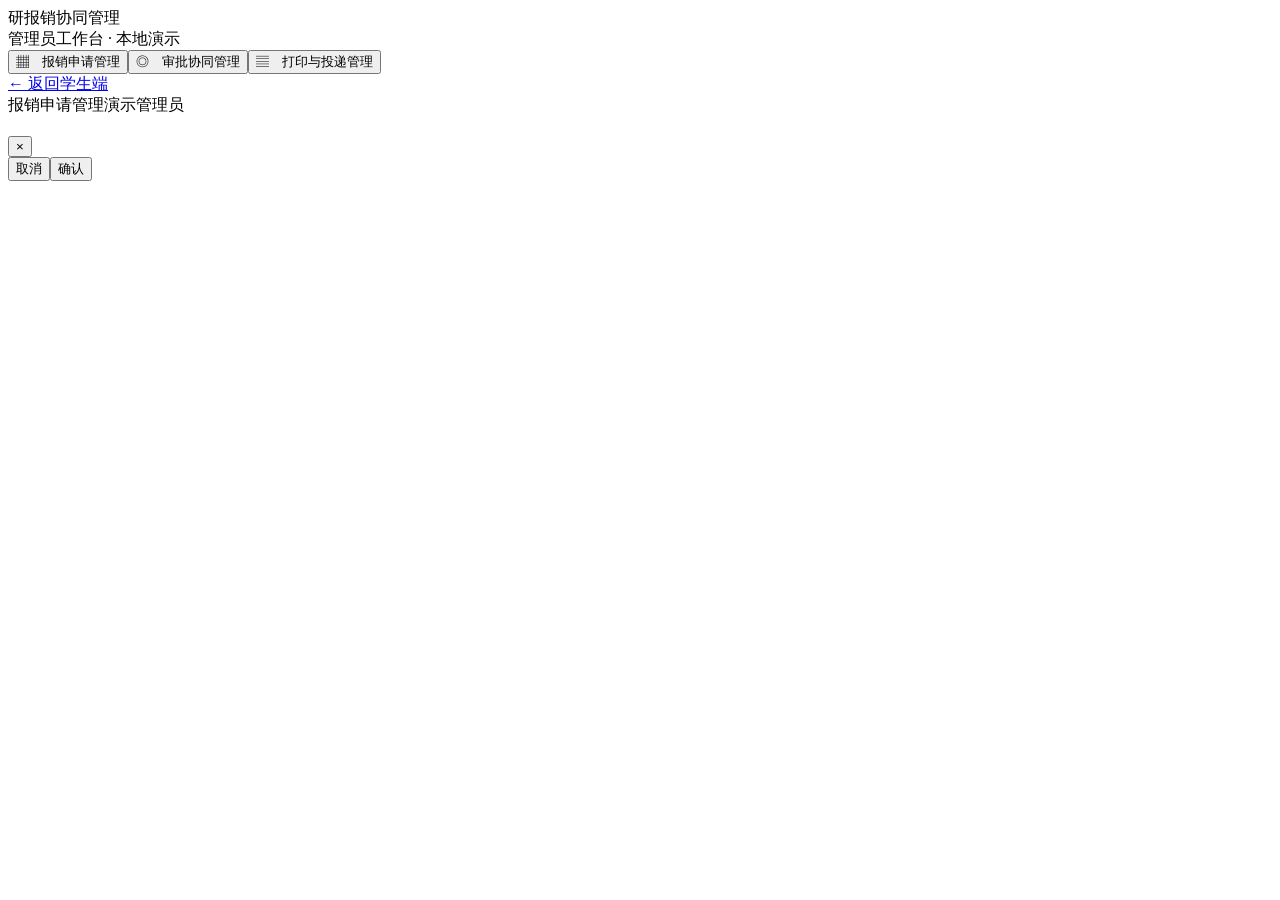
==== admin.html @ b6cf2ee9 "Add admin.html" ====
<!doctype html><html lang="zh-CN"><head><meta charset="UTF-8"><meta name="viewport" content="width=device-width,initial-scale=1"><title>管理员工作台 · 科研课题组报销协同管理系统</title><link rel="stylesheet" href="style.css"><link rel="stylesheet" href="admin.css"></head><body><div class="admin-shell"><aside class="admin-sidebar"><div class="admin-brand"><span class="brand-mark">研</span><span>报销协同管理</span></div><div class="sidebar-caption">管理员工作台 · 本地演示</div><nav class="admin-nav"><button type="button" data-page="applications" class="active">▦　报销申请管理</button><button type="button" data-page="coordination">◎　审批协同管理</button><button type="button" data-page="batches">▤　打印与投递管理</button></nav><a class="sidebar-student" href="index.html">← 返回学生端</a></aside><div class="admin-main"><header class="admin-topbar"><span id="adminTopTitle">报销申请管理</span><span>演示管理员</span></header><main class="admin-content" id="adminContent"></main></div></div><div class="admin-modal-backdrop hidden" id="adminModal"><div class="admin-modal" role="dialog" aria-modal="true"><div class="admin-modal-head"><h2 id="modalTitle"></h2><button type="button" id="modalClose" aria-label="关闭">×</button></div><div id="modalBody"></div><div class="admin-modal-actions"><button type="button" class="button secondary" id="modalCancel">取消</button><button type="button" class="button primary" id="modalConfirm">确认</button></div></div></div><div id="adminToast" class="toast hidden" role="status"></div><script src="official-rules.js"></script><script src="admin.js"></script></body></html>
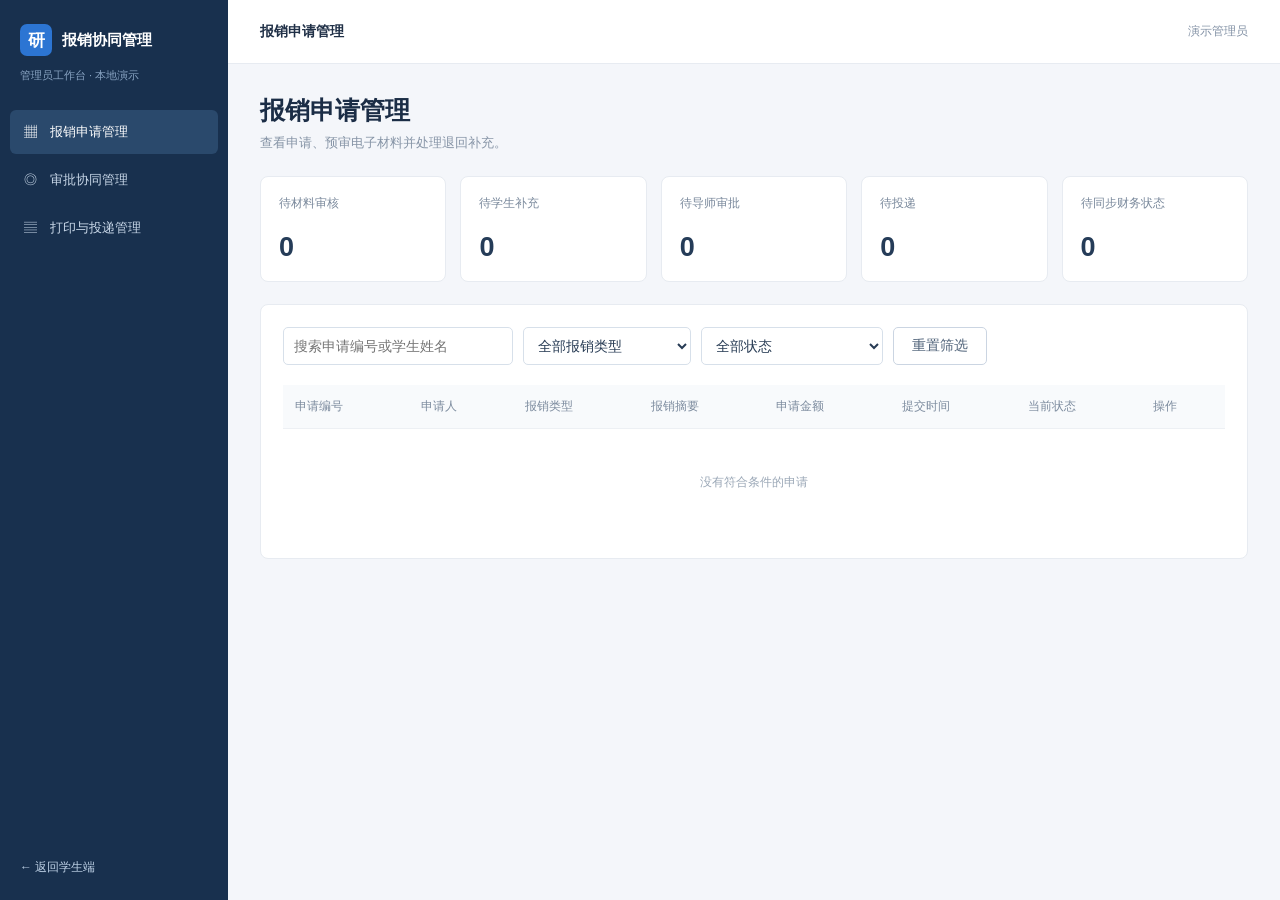
==== commit 8833d601: "Polish admin.html UI and feedback" ====
--- a/admin.html
+++ b/admin.html
@@ -1,2 +1,2 @@
-<!doctype html><html lang="zh-CN"><head><meta charset="UTF-8"><meta name="viewport" content="width=device-width,initial-scale=1"><title>管理员工作台 · 科研课题组报销协同管理系统</title><link rel="stylesheet" href="style.css"><link rel="stylesheet" href="admin.css"></head><body><div class="admin-shell"><aside class="admin-sidebar"><div class="admin-brand"><span class="brand-mark">研</span><span>报销协同管理</span></div><div class="sidebar-caption">管理员工作台 · 本地演示</div><nav class="admin-nav"><button type="button" data-page="applications" class="active">▦　报销申请管理</button><button type="button" data-page="coordination">◎　审批协同管理</button><button type="button" data-page="batches">▤　打印与投递管理</button></nav><a class="sidebar-student" href="index.html">← 返回学生端</a></aside><div class="admin-main"><header class="admin-topbar"><span id="adminTopTitle">报销申请管理</span><span>演示管理员</span></header><main class="admin-content" id="adminContent"></main></div></div><div class="admin-modal-backdrop hidden" id="adminModal"><div class="admin-modal" role="dialog" aria-modal="true"><div class="admin-modal-head"><h2 id="modalTitle"></h2><button type="button" id="modalClose" aria-label="关闭">×</button></div><div id="modalBody"></div><div class="admin-modal-actions"><button type="button" class="button secondary" id="modalCancel">取消</button><button type="button" class="button primary" id="modalConfirm">确认</button></div></div></div><div id="adminToast" class="toast hidden" role="status"></div><script src="official-rules.js"></script><script src="admin.js"></script></body></html>
+<!doctype html><html lang="zh-CN"><head><meta charset="UTF-8"><meta name="viewport" content="width=device-width,initial-scale=1"><title>管理员工作台 · 科研课题组报销协同管理系统</title><link rel="stylesheet" href="style.css"><link rel="stylesheet" href="admin.css"><link rel="stylesheet" href="ui-polish.css"></head><body><div class="admin-shell"><aside class="admin-sidebar"><div class="admin-brand"><span class="brand-mark">研</span><span>报销协同管理</span></div><div class="sidebar-caption">管理员工作台 · 本地演示</div><nav class="admin-nav"><button type="button" data-page="applications" class="active">▦　报销申请管理</button><button type="button" data-page="coordination">◎　审批协同管理</button><button type="button" data-page="batches">▤　打印与投递管理</button></nav><a class="sidebar-student" href="index.html">← 返回学生端</a></aside><div class="admin-main"><header class="admin-topbar"><span id="adminTopTitle">报销申请管理</span><span>演示管理员</span></header><main class="admin-content" id="adminContent"></main></div></div><div class="admin-modal-backdrop hidden" id="adminModal"><div class="admin-modal" role="dialog" aria-modal="true"><div class="admin-modal-head"><h2 id="modalTitle"></h2><button type="button" id="modalClose" aria-label="关闭">×</button></div><div id="modalBody"></div><div class="admin-modal-actions"><button type="button" class="button secondary" id="modalCancel">取消</button><button type="button" class="button primary" id="modalConfirm">确认</button></div></div></div><div id="adminToast" class="toast hidden" role="status"></div><script src="official-rules.js"></script><script src="admin.js"></script></body></html>
 
--- a/style.css
+++ b/style.css
@@ -0,0 +1,7 @@
+:root{font-family:Inter,"Microsoft YaHei","PingFang SC",sans-serif;color:#203047;background:#f4f6fa;font-size:14px}*{box-sizing:border-box}body{margin:0}button,input,select{font:inherit}button{cursor:pointer}.app-shell{min-height:100vh}.topbar{height:64px;background:#fff;border-bottom:1px solid #e7ebf1;display:flex;align-items:center;justify-content:space-between;padding:0 max(32px,calc((100vw - 1344px)/2))}.brand{display:flex;align-items:center;gap:12px;font-size:16px;font-weight:650;color:#152d4e}.brand-mark{display:grid;place-items:center;width:32px;height:32px;border-radius:7px;background:#1764cc;color:white;font-size:17px}.topbar-tag,.demo-badge{color:#728096;font-size:12px}.page{max-width:1344px;margin:0 auto;padding:27px 32px 64px}.breadcrumb{display:flex;gap:10px;align-items:center;color:#8a96a7;font-size:13px}.breadcrumb button{border:0;background:none;color:#66758a;padding:0}.breadcrumb button:hover,.text-button:hover{color:#1255b1}.page-heading{display:flex;justify-content:space-between;align-items:start;margin:24px 0 28px}.page-heading h1{font-size:27px;letter-spacing:-.02em;margin:0 0 8px;font-weight:650;color:#18283f}.page-heading p{margin:0;color:#7b8798}.demo-badge{background:#eaf1fa;color:#557399;padding:7px 10px;border-radius:4px}.steps{display:flex;align-items:center;padding:0 30px 28px;max-width:860px}.step{display:flex;align-items:center;gap:10px;white-space:nowrap;color:#9aa6b5}.step-no{width:26px;height:26px;border-radius:50%;border:1px solid #cbd4df;display:grid;place-items:center;font-size:12px}.step.done{color:#1764cc}.step.done .step-no{background:#e8f1ff;border-color:#e8f1ff}.step.active{font-weight:600;color:#1c5eba}.step.active .step-no{background:#1764cc;color:#fff;border-color:#1764cc}.step-line{height:1px;background:#d8e0e9;flex:1;margin:0 20px;min-width:35px}.content-grid{display:grid;grid-template-columns:minmax(0,1fr) 300px;gap:24px;align-items:start}.main-column,.side-column{display:flex;flex-direction:column;gap:20px}.card{background:#fff;border:1px solid #e7ebf1;border-radius:8px;padding:24px}.section-heading{display:flex;justify-content:space-between;align-items:center;margin-bottom:23px}.section-heading>div{display:flex;align-items:center;gap:10px}.section-index{font-size:12px;color:#1764cc;font-weight:700}.card h2{font-size:16px;font-weight:650;margin:0;color:#1e2f46}.text-button{border:0;background:none;color:#1764cc;padding:4px 0;font-weight:550}.text-button span{font-size:19px;vertical-align:-1px}.selected-type{display:flex;align-items:center;gap:14px;background:#f6f9fd;border:1px solid #e5edf8;border-radius:6px;padding:16px}.type-icon{width:38px;height:38px;border-radius:7px;display:grid;place-items:center;background:#e8f1ff;color:#1764cc;font-size:21px}.selected-type strong{font-size:14px}.selected-type p{margin:5px 0 0;color:#8592a3;font-size:12px}.form-grid{display:grid;grid-template-columns:1fr 1fr;gap:20px 22px}.field{display:flex;flex-direction:column;gap:8px;min-width:0}.field.full{grid-column:1/-1}.field>span{font-size:13px;color:#47566a;font-weight:550}.field b{color:#d74747;font-weight:500}.field input,.field select,.money-input{height:38px;width:100%;border:1px solid #d9e0e9;border-radius:5px;background:#fff;color:#21334b;outline:none}.field input,.field select{padding:0 11px}.field input:focus,.field select:focus,.money-input:focus-within{border-color:#397bd4;box-shadow:0 0 0 3px #eaf2ff}.field input::placeholder{color:#a8b2bf}.money-input{display:flex;align-items:center;padding-left:12px;color:#64768c}.money-input input{border:0;height:34px;box-shadow:none!important}.error{color:#d44747;font-size:12px;min-height:0}.error:empty{display:none}.section-note{color:#8a96a6;font-size:12px}.material-legend{display:flex;gap:18px;color:#718096;font-size:12px;margin:-8px 0 18px}.material-legend span{display:flex;align-items:center;gap:6px}.dot{width:7px;height:7px;border-radius:50%;display:inline-block}.required-dot{background:#ec6b66}.conditional-dot{background:#e6a942}.optional-dot{background:#a8b8c9}.conditions{background:#f8fafc;border:1px solid #e8edf3;border-radius:6px;padding:14px 16px;margin-bottom:16px}.conditions-title{font-size:13px;font-weight:600;color:#42546b;margin-bottom:10px}.condition-list{display:flex;flex-wrap:wrap;gap:10px 22px}.condition{display:flex;align-items:center;gap:7px;color:#56657a;font-size:13px;cursor:pointer}.condition input{accent-color:#1764cc;width:15px;height:15px}.material-list{display:flex;flex-direction:column;gap:12px}.material-item{border:1px solid #e5eaf0;border-radius:6px;padding:16px}.material-top{display:flex;align-items:flex-start;justify-content:space-between;gap:12px;margin-bottom:12px}.material-title{display:flex;align-items:center;gap:8px;font-weight:600}.tag{font-size:11px;padding:2px 6px;border-radius:3px;font-weight:500}.tag.required{color:#c7514c;background:#fff0ef}.tag.conditional{color:#a87120;background:#fff6e7}.tag.optional{color:#647e98;background:#f0f4f8}.material-count{font-size:12px;color:#7c8b9e}.upload-area{border:1px dashed #bfcee0;background:#fafcff;border-radius:5px;text-align:center;padding:17px 12px;color:#75869c}.upload-area.dragging{background:#eaf3ff;border-color:#1764cc}.upload-button{border:0;background:none;color:#1764cc;font-weight:600;padding:0}.upload-area small{display:block;margin-top:5px;color:#9aa6b5}.file-input{display:none}.file-list{display:flex;flex-direction:column;gap:8px;margin-top:12px}.file-row{display:flex;align-items:center;gap:10px;background:#f8fafc;border:1px solid #edf0f4;border-radius:5px;padding:9px 10px}.file-symbol{color:#1764cc;background:#e9f2ff;border-radius:4px;padding:5px 6px;font-size:11px}.file-info{min-width:0;flex:1}.file-info strong{display:block;overflow:hidden;text-overflow:ellipsis;white-space:nowrap;font-size:12px;font-weight:550}.file-info small{color:#8090a2;font-size:11px}.file-actions{display:flex;gap:10px}.file-actions button{border:0;background:none;color:#1764cc;font-size:12px;padding:3px}.file-actions button.delete{color:#8493a5}.file-actions button:hover{text-decoration:underline}.material-error{color:#cf4646;font-size:12px;margin-top:12px}.material-error:empty{display:none}.bottom-actions{display:flex;justify-content:space-between;padding:4px 0}.button{height:38px;border-radius:5px;padding:0 18px;font-weight:550}.button.secondary{border:1px solid #cbd5e2;background:#fff;color:#4e6178}.button.secondary:hover{border-color:#1764cc;color:#1764cc}.button.primary{border:1px solid #1764cc;background:#1764cc;color:#fff}.button.primary:hover{background:#0f54b5}.side-column{position:sticky;top:20px}.summary-card h2,.notice-card h2{margin-bottom:24px}.summary-row{display:flex;justify-content:space-between;gap:12px;margin:0 0 16px;font-size:12px}.summary-row span,.summary-label{color:#8190a2}.summary-row strong{font-size:12px;font-weight:550;text-align:right;max-width:155px}.summary-divider{height:1px;background:#edf0f4;margin:20px 0}.summary-label{font-size:12px}.summary-amount{font-size:26px;color:#1764cc;font-weight:700;margin-top:8px;letter-spacing:-.03em}.progress-heading{display:flex;justify-content:space-between;font-size:12px;color:#66778c}.progress-heading strong{color:#1764cc}.progress-track{height:6px;background:#eaf0f6;border-radius:5px;margin-top:12px;overflow:hidden}.progress-track div{height:100%;width:0;background:#1764cc;transition:width .2s}.progress-note{color:#8a98a9;font-size:12px;margin:10px 0 0}.notice-card ul{padding-left:17px;margin:0;color:#718095;font-size:12px;line-height:1.9}.notice-card li+li{margin-top:7px}.modal-backdrop{position:fixed;inset:0;background:#12233d80;display:grid;place-items:center;padding:20px;z-index:10}.hidden{display:none!important}.modal{background:white;border-radius:10px;width:min(100%,480px);padding:24px;box-shadow:0 18px 55px #0c1b3240}.modal-header{display:flex;justify-content:space-between;align-items:center}.modal-header h2,.success-modal h2{font-size:19px;margin:0}.icon-button{border:0;background:none;font-size:25px;color:#718095}.modal-intro{font-size:12px;color:#8190a2;line-height:1.6;margin:12px 0 20px}.type-options{display:flex;flex-direction:column;gap:10px}.type-option{width:100%;text-align:left;border:1px solid #e0e7ef;border-radius:6px;background:white;padding:14px;display:flex;justify-content:space-between;align-items:center}.type-option:hover,.type-option.selected{border-color:#1764cc;background:#f6faff}.type-option strong{font-size:14px}.type-option small{display:block;color:#8b98a8;margin-top:5px}.type-option .check{color:#1764cc}.modal-actions{display:flex;justify-content:flex-end;margin-top:20px}.success-modal{text-align:center}.success-icon{width:52px;height:52px;border-radius:50%;margin:2px auto 18px;background:#e8f6ed;color:#2d9b5a;display:grid;place-items:center;font-size:28px}.success-modal p{color:#718095;font-size:13px;margin:10px 0 22px}.success-detail{background:#f7f9fc;border-radius:6px;padding:18px;text-align:left;margin-bottom:22px}.success-detail>div{display:flex;justify-content:space-between;align-items:center;font-size:13px}.success-detail>div+div{margin-top:15px}.success-detail span{color:#8190a2}.status-pill{color:#b47a22;background:#fff5e3;border-radius:3px;padding:4px 7px;font-size:12px}.success-modal>.button{min-width:120px}.toast{position:fixed;bottom:28px;left:50%;transform:translateX(-50%);background:#263b58;color:white;padding:10px 16px;border-radius:5px;z-index:20;font-size:13px;box-shadow:0 5px 20px #12233d30}@media(max-width:1000px){.content-grid{grid-template-columns:1fr}.side-column{position:static;display:grid;grid-template-columns:1fr 1fr}}@media(max-width:650px){.topbar{padding:0 16px}.topbar-tag{display:none}.page{padding:20px 16px 40px}.page-heading{margin:20px 0}.page-heading h1{font-size:23px}.steps{padding:0 0 22px}.step{font-size:11px}.step-line{margin:0 7px;min-width:10px}.card{padding:18px}.form-grid,.side-column{grid-template-columns:1fr}.field.full{grid-column:auto}.section-heading{align-items:flex-start}.section-note{max-width:145px;text-align:right;line-height:1.5}.bottom-actions{gap:12px}.bottom-actions .button{flex:1;padding:0 8px}}
+:root{--paper-note:#f4f8fd}.paper-note{background:var(--paper-note);border:1px solid #dce8f5;border-radius:6px;padding:13px 16px;color:#60738b;font-size:12px;line-height:1.7}
+.type-modal{width:min(100%,850px);max-height:calc(100vh - 40px);overflow:auto}.type-group h3{font-size:14px;margin:18px 0 10px;color:#263a55}.type-grid{display:grid;grid-template-columns:1fr 1fr;gap:10px}.type-options{display:block}.type-option{min-height:61px}.rule-warning{font-size:12px;line-height:1.7;color:#8b5c18}.type-option:disabled,.button:disabled{opacity:.6;cursor:not-allowed}@media(max-width:650px){.type-grid{grid-template-columns:1fr}}
+.rule-warning+.condition-list{margin-top:12px}.material-note{margin:-4px 0 12px;color:#78899b;font-size:12px;line-height:1.5}
+.topbar-links{display:flex;align-items:center;gap:18px}.topbar-links a{color:#1764cc;text-decoration:none;font-size:12px}.topbar-links a:hover{text-decoration:underline}
+.list-card{padding:0}.list-toolbar{display:flex;justify-content:space-between;align-items:center;padding:22px 24px;border-bottom:1px solid #edf0f4}.list-toolbar h2{margin:0}.record-count{display:inline-grid;place-items:center;min-width:22px;height:22px;padding:0 5px;background:#eef3f9;color:#5e7592;border-radius:11px;font-size:11px;margin-left:5px}.list-toolbar label{display:flex;align-items:center;gap:10px;color:#728096;font-size:12px}.list-toolbar select{height:34px;border:1px solid #d9e0e9;border-radius:5px;background:#fff;padding:0 10px;color:#354b66}.table-scroll{overflow-x:auto}.records-table{width:100%;border-collapse:collapse;min-width:780px;text-align:left}.records-table th{background:#f8fafc;color:#718095;font-weight:550;font-size:12px;padding:14px 24px}.records-table td{padding:18px 24px;border-top:1px solid #edf0f4;color:#44556b;font-size:13px}.records-table td strong{color:#253d5a}.records-table tbody tr:hover{background:#fafcff}.records-table .empty-row{text-align:center;color:#9aa6b5;padding:55px}.demo-line{display:block;font-size:11px;color:#94a1af;margin-top:5px}.status-badge{display:inline-block;border-radius:4px;padding:5px 8px;font-size:12px;font-weight:550;white-space:nowrap}.status-returned{color:#bd6a24;background:#fff3e6}.status-review{color:#2365b3;background:#eaf3ff}.status-neutral{color:#60748c;background:#eff3f8}.select-card{padding:26px 30px}.select-group+.select-group{margin-top:26px}.select-group h2{margin-bottom:14px}.select-card .type-option{padding:15px 16px}.type-arrow{font-size:22px;color:#9caabb}.select-card .type-option:hover .type-arrow{color:#1764cc}.detail-card h2{margin-bottom:22px}.detail-grid{display:grid;grid-template-columns:repeat(2,minmax(0,1fr));gap:24px 18px}.detail-grid>div{display:flex;flex-direction:column;gap:8px;min-width:0}.detail-grid .full{grid-column:1/-1}.detail-grid span{font-size:12px;color:#8694a6}.detail-grid strong{font-size:13px;font-weight:550;overflow-wrap:anywhere}.detail-files{display:flex;flex-direction:column;gap:8px}.muted{font-size:13px;color:#8c9aaa}.review-card{border-color:#f1d8bc;background:#fffdfa}.review-card p{color:#664b34;line-height:1.7;margin:0 0 12px}.review-card small{color:#a58972}.review-actions{margin-top:20px}.timeline{padding:0 0 0 16px;margin:0;list-style:none;border-left:1px solid #dce5ef}.timeline li{position:relative;padding:0 0 25px 13px}.timeline li:last-child{padding-bottom:0}.timeline-dot{position:absolute;left:-21px;top:2px;width:9px;height:9px;border-radius:50%;background:#1764cc;border:2px solid white;box-shadow:0 0 0 1px #1764cc}.timeline strong{font-size:13px}.timeline p{font-size:12px;color:#73849a;margin:5px 0}.timeline small{font-size:11px;color:#a0adbc}.timeline-note{font-size:11px;color:#93a1b0;line-height:1.6;margin:22px 0 0}.supplement-banner{background:#fff7ec;border:1px solid #f1d8bc;border-radius:7px;padding:15px 18px;margin-bottom:20px;color:#785937}.supplement-banner strong{font-size:13px}.supplement-banner p{margin:7px 0;line-height:1.6}.supplement-banner small{color:#a17c53}.locked-material{opacity:.65}.locked-material .upload-area{background:#f4f5f7}.locked-material button:disabled{cursor:not-allowed}@media(max-width:650px){.list-toolbar{align-items:flex-start;gap:14px;flex-direction:column}.select-card{padding:18px}.detail-grid{grid-template-columns:1fr}.detail-grid .full{grid-column:auto}}
+
--- a/admin.css
+++ b/admin.css
@@ -0,0 +1,2 @@
+.admin-shell{min-height:100vh;display:grid;grid-template-columns:228px minmax(0,1fr)}.admin-sidebar{background:#18304e;color:#d5e3f3;display:flex;flex-direction:column;min-height:100vh}.admin-brand{display:flex;align-items:center;gap:10px;padding:24px 20px 12px;font-weight:650;color:#fff;font-size:15px}.admin-brand .brand-mark{background:#2c75d3}.sidebar-caption{font-size:11px;color:#89a4c3;padding:0 20px 27px}.admin-nav{display:flex;flex-direction:column;gap:4px;padding:0 10px}.admin-nav button{width:100%;border:0;background:transparent;color:#c9d8e9;text-align:left;padding:13px 14px;border-radius:6px;font-size:13px}.admin-nav button:hover,.admin-nav button.active{background:#2a496c;color:#fff}.sidebar-student{color:#bdd0e5;text-decoration:none;margin:auto 20px 24px;font-size:12px}.sidebar-student:hover{color:#fff}.admin-main{min-width:0}.admin-topbar{height:64px;background:#fff;border-bottom:1px solid #e7ebf1;display:flex;align-items:center;justify-content:space-between;padding:0 32px;font-weight:600}.admin-topbar span:last-child{font-size:12px;color:#8190a4;font-weight:400}.admin-content{max-width:1440px;margin:0 auto;padding:30px 32px 70px}.admin-heading{display:flex;justify-content:space-between;align-items:flex-start;margin-bottom:24px}.admin-heading h1{font-size:25px;margin:0 0 7px;color:#1b2d46}.admin-heading p{margin:0;color:#8694a6;font-size:13px}.stat-grid{display:grid;grid-template-columns:repeat(5,1fr);gap:14px;margin-bottom:22px}.stat-card{background:#fff;border:1px solid #e7ebf1;border-radius:8px;padding:18px}.stat-card span{display:block;color:#7a899c;font-size:12px;min-height:32px}.stat-card strong{display:block;font-size:27px;color:#253c58;margin-top:5px}.admin-card{background:#fff;border:1px solid #e7ebf1;border-radius:8px;padding:22px;margin-bottom:20px}.admin-card h2{font-size:16px;margin:0 0 18px}.filter-row{display:flex;flex-wrap:wrap;gap:10px;align-items:center;margin-bottom:20px}.admin-input,.admin-select,.admin-textarea{height:38px;border:1px solid #d7e0ea;border-radius:5px;padding:0 10px;background:#fff;color:#273b54;outline:none}.admin-input:focus,.admin-select:focus,.admin-textarea:focus{border-color:#397bd4}.admin-textarea{height:96px;padding:10px;resize:vertical}.filter-row .admin-input{width:230px}.filter-row .admin-select{min-width:160px}.admin-table-wrap{overflow-x:auto}.admin-table{width:100%;border-collapse:collapse;min-width:850px;text-align:left}.admin-table th{font-size:12px;font-weight:550;color:#7c8b9e;background:#f8fafc;padding:13px 12px}.admin-table td{border-top:1px solid #edf0f4;padding:14px 12px;font-size:12px;color:#40536d;vertical-align:middle}.admin-table td strong{color:#263a55}.admin-table td .summary-cell{max-width:150px;white-space:nowrap;overflow:hidden;text-overflow:ellipsis}.admin-table .empty{text-align:center;padding:45px;color:#9aa7b6}.admin-actions{display:flex;flex-wrap:wrap;gap:8px}.admin-actions button,.link-button{border:0;background:none;color:#1764cc;cursor:pointer;padding:3px;font-size:12px}.admin-actions button:hover,.link-button:hover{text-decoration:underline}.admin-detail-grid{display:grid;grid-template-columns:minmax(0,1fr) 300px;gap:20px}.info-grid{display:grid;grid-template-columns:repeat(2,1fr);gap:18px}.info-grid div{display:flex;flex-direction:column;gap:6px}.info-grid span{font-size:12px;color:#8594a6}.info-grid strong{font-size:13px;font-weight:550;overflow-wrap:anywhere}.info-grid .wide{grid-column:1/-1}.admin-files{display:flex;flex-direction:column;gap:9px}.admin-file-row{display:flex;align-items:center;gap:12px;border:1px solid #e8edf3;background:#fafcff;border-radius:5px;padding:11px}.admin-file-row .file-info{flex:1;min-width:0}.material-status{color:#348354;font-size:11px}.admin-timeline{border-left:1px solid #d9e3ee;list-style:none;margin:0 0 0 7px;padding:0 0 0 18px}.admin-timeline li{position:relative;padding:0 0 22px;font-size:12px}.admin-timeline li:before{content:'';position:absolute;left:-23px;top:3px;width:8px;height:8px;border-radius:50%;background:#1764cc;border:2px solid white;box-shadow:0 0 0 1px #1764cc}.admin-timeline li:last-child{padding-bottom:0}.admin-timeline strong{font-size:13px}.admin-timeline p{color:#71839a;line-height:1.5;margin:5px 0}.admin-timeline small{color:#9cabbc}.detail-toolbar{display:flex;justify-content:space-between;align-items:center;margin-bottom:20px}.detail-toolbar .link-button{font-size:13px}.detail-toolbar .admin-actions .button{font-size:13px;padding:0 16px}.admin-form{display:grid;grid-template-columns:repeat(2,1fr);gap:16px}.admin-field{display:flex;flex-direction:column;gap:7px;color:#576980;font-size:12px}.admin-field.full{grid-column:1/-1}.admin-field input,.admin-field select,.admin-field textarea{width:100%}.admin-field small{color:#96a3b2}.admin-note{font-size:12px;line-height:1.7;color:#7d8da0;background:#f6f9fd;border-radius:5px;padding:11px 13px;margin:0 0 16px}.admin-modal-backdrop{position:fixed;inset:0;background:#12233d80;display:grid;place-items:center;z-index:30;padding:20px}.admin-modal{background:#fff;border-radius:9px;width:min(100%,500px);padding:23px;max-height:90vh;overflow:auto}.admin-modal-head{display:flex;align-items:center;justify-content:space-between;margin-bottom:18px}.admin-modal-head h2{font-size:18px;margin:0}.admin-modal-head button{border:0;background:none;font-size:24px;color:#8090a3}.admin-modal-actions{display:flex;justify-content:flex-end;gap:10px;margin-top:23px}.check-list{display:grid;grid-template-columns:repeat(2,1fr);gap:9px}.check-list label{display:flex;align-items:center;gap:6px;background:#f8fafc;border:1px solid #e5ebf2;border-radius:5px;padding:9px;font-size:12px}.check-list input{accent-color:#1764cc}.batch-list{display:grid;gap:12px}.batch-item{border:1px solid #e4eaf1;border-radius:6px;padding:16px}.batch-head{display:flex;justify-content:space-between;align-items:center;gap:8px}.batch-head strong{font-size:14px}.batch-meta{font-size:12px;color:#7e8da0;margin:10px 0}.batch-apps{display:flex;flex-wrap:wrap;gap:7px}.batch-apps span{background:#f0f5fb;color:#506d8e;padding:5px 8px;border-radius:4px;font-size:11px}.batch-actions{display:flex;gap:8px;margin-top:15px}.muted-text{color:#8694a7;font-size:12px}.admin-print{max-width:900px;margin:20px auto;font-family:Arial,'Microsoft YaHei',sans-serif;color:#24364b}.admin-print h1{font-size:23px}.admin-print table{border-collapse:collapse;width:100%;margin:20px 0}.admin-print th,.admin-print td{border:1px solid #ccd7e2;padding:8px;text-align:left;font-size:12px}.admin-print .button{margin:16px 0}@media(max-width:1100px){.stat-grid{grid-template-columns:repeat(3,1fr)}.admin-detail-grid{grid-template-columns:1fr}}@media(max-width:700px){.admin-shell{grid-template-columns:1fr}.admin-sidebar{min-height:auto}.admin-brand{padding:14px 16px 5px}.sidebar-caption{padding:0 16px 10px}.admin-nav{flex-direction:row;overflow-x:auto;padding:0 8px 10px}.admin-nav button{white-space:nowrap}.sidebar-student{margin:0 16px 13px}.admin-topbar{padding:0 16px}.admin-content{padding:20px 16px 50px}.stat-grid{grid-template-columns:repeat(2,1fr)}.admin-heading h1{font-size:22px}.admin-form,.info-grid{grid-template-columns:1fr}.admin-field.full,.info-grid .wide{grid-column:auto}}
+
